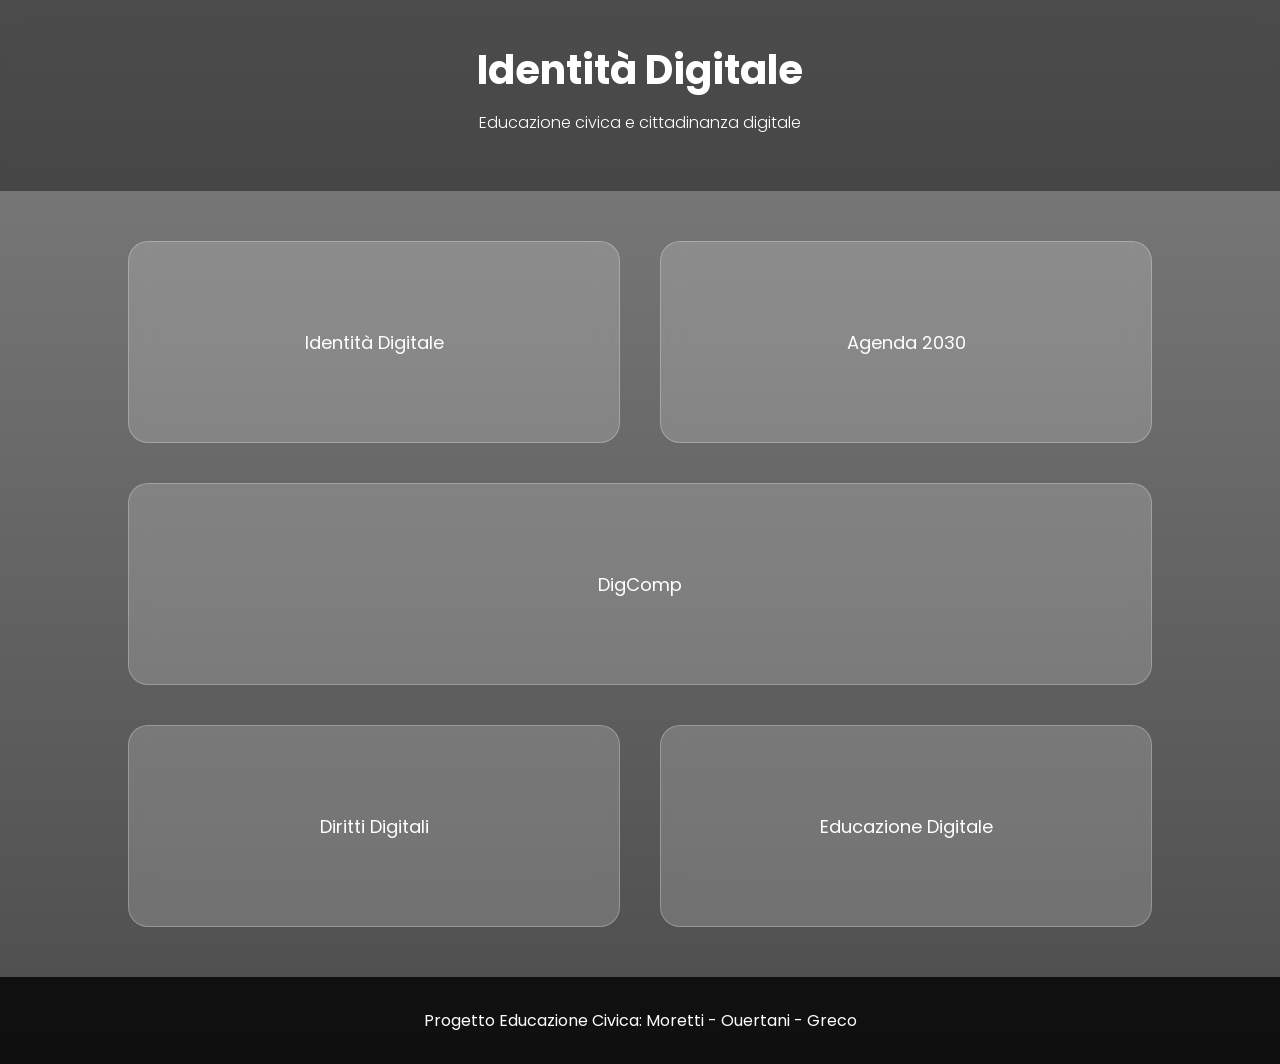
==== index.html @ 10bbdbe9 "Add files via upload prima versione" ====
<!DOCTYPE html>
<html lang="it">
<head>
    <meta charset="UTF-8">
    <title>Identità Digitale</title>

    <!-- FONT -->
    <link href="https://fonts.googleapis.com/css2?family=Poppins:wght@300;500;700&display=swap" rel="stylesheet">

    <link rel="stylesheet" href="style.css">
</head>

<body>

<header>
    <h1>Identità Digitale</h1>
    <p>Educazione civica e cittadinanza digitale</p>
</header>

<!-- SEZIONE CARDS -->
<div class="grid">

    <div class="card" onclick="apri('intro')">Identità Digitale</div>
    <div class="card" onclick="apri('agenda')">Agenda 2030</div>
    <div class="card center" onclick="apri('digcomp')">DigComp</div>
    <div class="card" onclick="apri('diritti')">Diritti Digitali</div>
    <div class="card" onclick="apri('educazione')">Educazione Digitale</div>

</div>

<!-- CONTENUTI -->
<div id="contenuto">

    <div class="pagina" id="intro">
        <h2>Identità Digitale</h2>
        <p>L’identità digitale è l’insieme dei dati che permettono di identificare una persona nel mondo online. Comprende informazioni come email, password, account social e attività svolte su Internet. Ogni individuo può avere più identità digitali a seconda dei servizi utilizzati.</p>
        <p>A differenza del mondo reale, dove l’identità è rappresentata da documenti fisici, nel digitale essa viene verificata attraverso sistemi tecnologici e credenziali di accesso. Sistemi come SPID e CIE permettono di accedere ai servizi pubblici in modo sicuro.</p>
        <p>L’identità digitale è fondamentale per molte attività quotidiane: comunicare, acquistare online, studiare o lavorare. Tuttavia, è anche vulnerabile ai rischi come furti di dati e hackeraggi.</p>
        <p>Per questo motivo è fondamentale proteggerla usando password sicure, autenticazione a due fattori e comportamenti responsabili.</p>
    </div>

    <div class="pagina" id="agenda">
        <h2>Agenda 2030</h2>
        <p>L’Agenda 2030 è un programma globale delle Nazioni Unite composto da 17 obiettivi di sviluppo sostenibile. Questi mirano a migliorare la qualità della vita e a costruire un futuro più equo.</p>
        <p>L’identità digitale è collegata a diversi obiettivi. L’obiettivo 4 promuove l’istruzione, e grazie al digitale è possibile accedere a contenuti educativi ovunque.</p>
        <p>L’obiettivo 9 riguarda l’innovazione e le infrastrutture tecnologiche, fondamentali per lo sviluppo digitale. L’obiettivo 16 promuove istituzioni più sicure e accesso all’identità legale.</p>
        <p>Grazie alle tecnologie digitali, è possibile partecipare alla società in modo più attivo e consapevole.</p>
    </div>

    <div class="pagina" id="digcomp">
        <h2>DigComp</h2>
        <p>Il DigComp è il quadro europeo delle competenze digitali. Serve a definire le abilità necessarie per usare le tecnologie in modo efficace.</p>
        <p>Le competenze sono divise in cinque aree: informazione, comunicazione, creazione di contenuti, sicurezza e problem solving.</p>
        <p>L’area informazione riguarda la capacità di cercare e valutare dati online. La comunicazione riguarda l’uso dei social e delle tecnologie collaborative.</p>
        <p>La sicurezza riguarda la protezione dei dati personali e la privacy. Il problem solving riguarda la capacità di risolvere problemi tecnici.</p>
    </div>

    <div class="pagina" id="diritti">
        <h2>Diritti e Doveri Digitali</h2>
        <p>Ogni cittadino digitale ha diritti fondamentali, come la protezione dei dati personali e l’accesso ai servizi online.</p>
        <p>Allo stesso tempo esistono anche doveri: rispettare gli altri utenti, evitare comportamenti scorretti e non diffondere fake news.</p>
        <p>È importante anche rispettare il copyright e utilizzare correttamente i contenuti presenti su Internet.</p>
        <p>L’uso responsabile del digitale permette di creare un ambiente sicuro e rispettoso.</p>

        <button onclick="consiglio()">Consiglio</button>
        <p id="consiglio"></p>
    </div>

    <div class="pagina" id="educazione">
        <h2>Educazione Digitale</h2>
        <p>L’educazione digitale è fondamentale per utilizzare Internet in modo consapevole. I giovani utilizzano spesso le tecnologie senza conoscere i rischi.</p>
        <p>La scuola ha un ruolo importante nell’insegnare competenze digitali e corretto utilizzo della rete.</p>
        <p>È importante imparare a riconoscere fake news, proteggere i dati e komunikare correttamente online.</p>
        <p>Un’educazione digitale efficace permette di sfruttare al meglio le opportunità del web.</p>
    </div>

</div>

<footer>
    <p>Progetto Educazione Civica: Moretti - Ouertani - Greco</p>
</footer>

<script src="script.js"></script>

</body>
</html>
---- style.css ----
body {
    margin: 0;
    font-family: 'Poppins', sans-serif;

    background: linear-gradient(rgba(0,0,0,0.5), rgba(0,0,0,0.7)),
    url("https://www.fortuneita.com/wp-content/uploads/2023/09/identita-digitale.jpg");

    background-size: cover;
    background-position: center;

    color: white;
    display: flex;
    flex-direction: column;
    min-height: 100vh;
}

/* HEADER */
header {
    text-align: center;
    padding: 40px;
    background: rgba(0,0,0,0.4);
    backdrop-filter: blur(10px);
}

header h1 {
    margin: 0;
    font-size: 2.5rem;
}

header p {
    margin-top: 10px;
    font-weight: 300;
}

/* GRID */
.grid {
    display: grid;
    grid-template-columns: repeat(2, 1fr);
    gap: 40px;
    width: 80%;
    margin: 50px auto;
}

/* CARD GLASS */
.card {
    height: 200px;
    background: rgba(255,255,255,0.18);
    backdrop-filter: blur(12px);
    border-radius: 20px;
    border: 1px solid rgba(255,255,255,0.25);

    display: flex;
    align-items: center;
    justify-content: center;

    font-size: 18px;
    cursor: pointer;
    transition: 0.4s;
}

.center {
    grid-column: span 2;
}

.card:hover {
    transform: scale(1.08);
    background: rgba(255,255,255,0.25);
    box-shadow: 0 8px 30px rgba(0,0,0,0.5);
}

/* CONTENUTO */
.pagina {
    display: none;
    width: 70%;
    margin: 40px auto;
    padding: 30px;

    background: rgba(0,0,0,0.45);
    backdrop-filter: blur(8px);

    border-radius: 20px;
    line-height: 1.8;
}

/* FOOTER */
footer {
    margin-top: auto;
    text-align: center;
    padding: 15px;
    background: rgba(0,0,0,0.8);
}
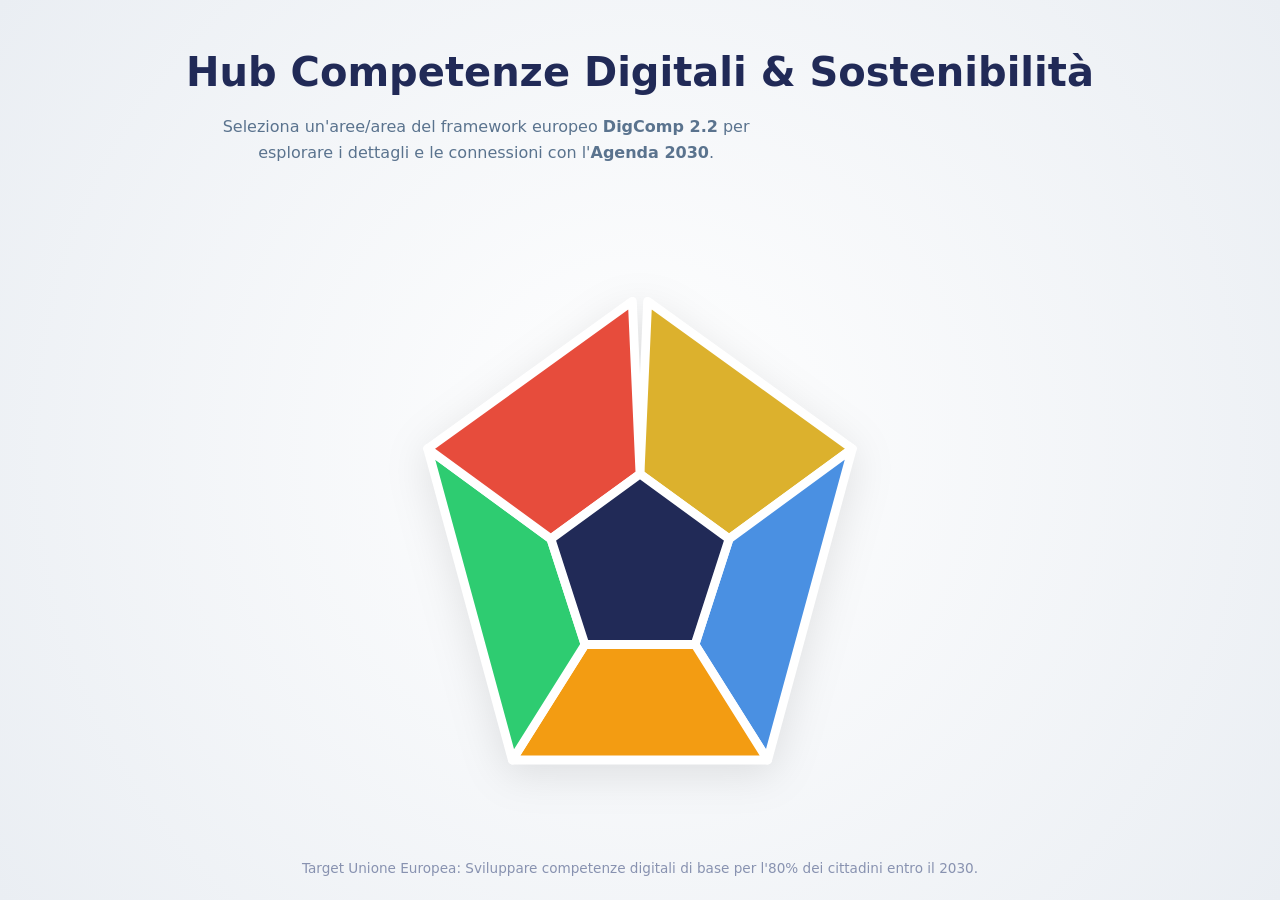
==== commit 17d93356: "pagina principale e aree" ====
--- a/index.html
+++ b/index.html
@@ -1,86 +1,178 @@
-<!DOCTYPE html>
-<html lang="it">
-<head>
-    <meta charset="UTF-8">
-    <title>Identità Digitale</title>
-
-    <!-- FONT -->
-    <link href="https://fonts.googleapis.com/css2?family=Poppins:wght@300;500;700&display=swap" rel="stylesheet">
-
-    <link rel="stylesheet" href="style.css">
-</head>
-
-<body>
-
-<header>
-    <h1>Identità Digitale</h1>
-    <p>Educazione civica e cittadinanza digitale</p>
-</header>
-
-<!-- SEZIONE CARDS -->
-<div class="grid">
-
-    <div class="card" onclick="apri('intro')">Identità Digitale</div>
-    <div class="card" onclick="apri('agenda')">Agenda 2030</div>
-    <div class="card center" onclick="apri('digcomp')">DigComp</div>
-    <div class="card" onclick="apri('diritti')">Diritti Digitali</div>
-    <div class="card" onclick="apri('educazione')">Educazione Digitale</div>
-
-</div>
-
-<!-- CONTENUTI -->
-<div id="contenuto">
-
-    <div class="pagina" id="intro">
-        <h2>Identità Digitale</h2>
-        <p>L’identità digitale è l’insieme dei dati che permettono di identificare una persona nel mondo online. Comprende informazioni come email, password, account social e attività svolte su Internet. Ogni individuo può avere più identità digitali a seconda dei servizi utilizzati.</p>
-        <p>A differenza del mondo reale, dove l’identità è rappresentata da documenti fisici, nel digitale essa viene verificata attraverso sistemi tecnologici e credenziali di accesso. Sistemi come SPID e CIE permettono di accedere ai servizi pubblici in modo sicuro.</p>
-        <p>L’identità digitale è fondamentale per molte attività quotidiane: comunicare, acquistare online, studiare o lavorare. Tuttavia, è anche vulnerabile ai rischi come furti di dati e hackeraggi.</p>
-        <p>Per questo motivo è fondamentale proteggerla usando password sicure, autenticazione a due fattori e comportamenti responsabili.</p>
-    </div>
-
-    <div class="pagina" id="agenda">
-        <h2>Agenda 2030</h2>
-        <p>L’Agenda 2030 è un programma globale delle Nazioni Unite composto da 17 obiettivi di sviluppo sostenibile. Questi mirano a migliorare la qualità della vita e a costruire un futuro più equo.</p>
-        <p>L’identità digitale è collegata a diversi obiettivi. L’obiettivo 4 promuove l’istruzione, e grazie al digitale è possibile accedere a contenuti educativi ovunque.</p>
-        <p>L’obiettivo 9 riguarda l’innovazione e le infrastrutture tecnologiche, fondamentali per lo sviluppo digitale. L’obiettivo 16 promuove istituzioni più sicure e accesso all’identità legale.</p>
-        <p>Grazie alle tecnologie digitali, è possibile partecipare alla società in modo più attivo e consapevole.</p>
-    </div>
-
-    <div class="pagina" id="digcomp">
-        <h2>DigComp</h2>
-        <p>Il DigComp è il quadro europeo delle competenze digitali. Serve a definire le abilità necessarie per usare le tecnologie in modo efficace.</p>
-        <p>Le competenze sono divise in cinque aree: informazione, comunicazione, creazione di contenuti, sicurezza e problem solving.</p>
-        <p>L’area informazione riguarda la capacità di cercare e valutare dati online. La comunicazione riguarda l’uso dei social e delle tecnologie collaborative.</p>
-        <p>La sicurezza riguarda la protezione dei dati personali e la privacy. Il problem solving riguarda la capacità di risolvere problemi tecnici.</p>
-    </div>
-
-    <div class="pagina" id="diritti">
-        <h2>Diritti e Doveri Digitali</h2>
-        <p>Ogni cittadino digitale ha diritti fondamentali, come la protezione dei dati personali e l’accesso ai servizi online.</p>
-        <p>Allo stesso tempo esistono anche doveri: rispettare gli altri utenti, evitare comportamenti scorretti e non diffondere fake news.</p>
-        <p>È importante anche rispettare il copyright e utilizzare correttamente i contenuti presenti su Internet.</p>
-        <p>L’uso responsabile del digitale permette di creare un ambiente sicuro e rispettoso.</p>
-
-        <button onclick="consiglio()">Consiglio</button>
-        <p id="consiglio"></p>
-    </div>
-
-    <div class="pagina" id="educazione">
-        <h2>Educazione Digitale</h2>
-        <p>L’educazione digitale è fondamentale per utilizzare Internet in modo consapevole. I giovani utilizzano spesso le tecnologie senza conoscere i rischi.</p>
-        <p>La scuola ha un ruolo importante nell’insegnare competenze digitali e corretto utilizzo della rete.</p>
-        <p>È importante imparare a riconoscere fake news, proteggere i dati e komunikare correttamente online.</p>
-        <p>Un’educazione digitale efficace permette di sfruttare al meglio le opportunità del web.</p>
-    </div>
-
-</div>
-
-<footer>
-    <p>Progetto Educazione Civica: Moretti - Ouertani - Greco</p>
-</footer>
-
-<script src="script.js"></script>
-
-</body>
-</html>
+<!doctype html>
+<html lang="it">
+    <head>
+        <meta charset="UTF-8" />
+        <meta name="viewport" content="width=device-width, initial-scale=1.0" />
+        <title>Quadro Competenze - Home Hub</title>
+        <link rel="stylesheet" href="style.css" />
+    </head>
+    <body class="hub-body">
+        <header class="hub-header">
+            <h1>Hub Competenze Digitali & Sostenibilità</h1>
+            <p>
+                Seleziona un'aree/area del framework europeo
+                <strong>DigComp 2.2</strong> per esplorare i dettagli e le
+                connessioni con l'<strong>Agenda 2030</strong>.
+            </p>
+        </header>
+
+        <main class="hub-main">
+            <div class="pentagon-container large-hub">
+                <svg viewBox="0 0 500 500" xmlns="http://www.w3.org/2000/svg">
+                    <a
+                        href="aree/area1.html"
+                        title="Vai all'Argomento 1: Alfabetizzazione su dati e informazioni"
+                    >
+                        <g class="spicchio">
+                            <path
+                                d="M 250 210 L 331 269 L 443 187 L 257 53 Z"
+                                fill="#dcb12d"
+                            />
+                            <circle
+                                cx="350"
+                                cy="120"
+                                r="22"
+                                fill="#dcb12d"
+                                stroke="#ffffff"
+                                stroke-width="4"
+                                class="badge-circle"
+                            />
+                            <text x="350" y="120" class="badge-text">1</text>
+                        </g>
+                    </a>
+
+                    <a
+                        href="aree/area2.html"
+                        title="Vai all'Argomento 2: Comunicazione e collaborazione"
+                    >
+                        <g class="spicchio">
+                            <path
+                                d="M 331 269 L 300 365 L 366 470 L 443 187 Z"
+                                fill="#4a90e2"
+                            />
+                            <circle
+                                cx="360"
+                                cy="320"
+                                r="22"
+                                fill="#4a90e2"
+                                stroke="#ffffff"
+                                stroke-width="4"
+                                class="badge-circle"
+                            />
+                            <text
+                                x="360"
+                                y="320"
+                                class="badge-text"
+                                style="fill: #ffffff"
+                            >
+                                2
+                            </text>
+                        </g>
+                    </a>
+
+                    <a
+                        href="aree/area3.html"
+                        title="Vai all'Argomento 3: Creazione di contenuti digitali"
+                    >
+                        <g class="spicchio">
+                            <path
+                                d="M 300 365 L 200 365 L 134 470 L 366 470 Z"
+                                fill="#f39c12"
+                            />
+                            <circle
+                                cx="250"
+                                cy="420"
+                                r="22"
+                                fill="#f39c12"
+                                stroke="#ffffff"
+                                stroke-width="4"
+                                class="badge-circle"
+                            />
+                            <text
+                                x="250"
+                                y="420"
+                                class="badge-text"
+                                style="fill: #ffffff"
+                            >
+                                3
+                            </text>
+                        </g>
+                    </a>
+
+                    <a
+                        href="aree/area4.html"
+                        title="Vai all'Argomento 4: Sicurezza"
+                    >
+                        <g class="spicchio">
+                            <path
+                                d="M 200 365 L 169 269 L 57 187 L 134 470 Z"
+                                fill="#2ecc71"
+                            />
+                            <circle
+                                cx="140"
+                                cy="320"
+                                r="22"
+                                fill="#2ecc71"
+                                stroke="#ffffff"
+                                stroke-width="4"
+                                class="badge-circle"
+                            />
+                            <text
+                                x="140"
+                                y="320"
+                                class="badge-text"
+                                style="fill: #ffffff"
+                            >
+                                4
+                            </text>
+                        </g>
+                    </a>
+
+                    <a
+                        href="aree/area5.html"
+                        title="Vai all'Argomento 5: Risoluzione di problemi"
+                    >
+                        <g class="spicchio">
+                            <path
+                                d="M 169 269 L 250 210 L 243 53 L 57 187 Z"
+                                fill="#e74c3c"
+                            />
+                            <circle
+                                cx="150"
+                                cy="120"
+                                r="22"
+                                fill="#e74c3c"
+                                stroke="#ffffff"
+                                stroke-width="4"
+                                class="badge-circle"
+                            />
+                            <text
+                                x="150"
+                                y="120"
+                                class="badge-text"
+                                style="fill: #ffffff"
+                            >
+                                5
+                            </text>
+                        </g>
+                    </a>
+
+                    <a href="index.html" title="Torna alla Home">
+                        <polygon
+                            class="spicchio"
+                            points="250,210 331,269 300,365 200,365 169,269"
+                            fill="#212a57"
+                        />
+                    </a>
+                </svg>
+            </div>
+        </main>
+
+        <footer class="hub-footer">
+            <p>
+                Target Unione Europea: Sviluppare competenze digitali di base
+                per l'80% dei cittadini entro il 2030.
+            </p>
+        </footer>
+    </body>
+</html>
--- a/style.css
+++ b/style.css
@@ -1,91 +1,201 @@
+/* ---- Reset & Stili di Base ---- */
+* {
+    box-sizing: border-box;
+    margin: 0;
+    padding: 0;
+}
+
 body {
-    margin: 0;
-    font-family: 'Poppins', sans-serif;
-
-    background: linear-gradient(rgba(0,0,0,0.5), rgba(0,0,0,0.7)),
-    url("https://www.fortuneita.com/wp-content/uploads/2023/09/identita-digitale.jpg");
-
-    background-size: cover;
-    background-position: center;
-
-    color: white;
+    font-family: 'Segoe UI', system-ui, Helvetica, Arial, sans-serif;
+    background-color: #f4f6f9;
+    color: #2c3e50;
+    line-height: 1.6;
+}
+
+/* ---- Configurazione Layout Hub (Index Grande) ---- */
+.hub-body {
     display: flex;
     flex-direction: column;
     min-height: 100vh;
-}
-
-/* HEADER */
-header {
+    justify-content: space-between;
+    align-items: center;
+    background: radial-gradient(circle at center, #ffffff 0%, #eaeef3 100%);
+}
+
+.hub-header {
     text-align: center;
+    padding: 40px 20px;
+}
+
+.hub-header h1 {
+    font-size: 2.5rem;
+    color: #212a57;
+    margin-bottom: 10px;
+}
+
+.hub-header p {
+    color: #5a738e;
+    max-width: 600px;
+}
+
+.hub-main {
+    display: flex;
+    justify-content: center;
+    align-items: center;
+    width: 100%;
+    padding: 20px;
+}
+
+/* Dimensione maggiorata per la Landing Page principale */
+.pentagon-container.large-hub {
+    width: 100%;
+    max-width: 550px;
+    height: auto;
+    filter: drop-shadow(0 10px 20px rgba(0, 0, 0, 0.1));
+}
+
+/* ---- Elementi SVG e Animazioni Originali Richieste ---- */
+.spicchio {
+    stroke: #ffffff;
+    stroke-width: 8;
+    stroke-linejoin: round;
+    transition: all 0.2s ease-in-out;
+    cursor: pointer; /* Corretto l'errore ortografico di origine */
+}
+
+.spicchio:hover {
+    opacity: 0.85;
+    filter: drop-shadow(0px 0px 8px rgba(0, 0, 0, 0.3));
+}
+
+.spicchio .badge-circle,
+.spicchio .badge-text {
+    opacity: 0;
+    transition: opacity 0.2s ease-in-out;
+}
+
+.spicchio:hover .badge-circle,
+.spicchio:hover .badge-text {
+    opacity: 1;
+}
+
+.badge-text {
+    font-family: Arial, sans-serif;
+    font-size: 18px;
+    fill: #ffffff;
+    text-anchor: middle;
+    dominant-baseline: central;
+    pointer-events: none;
+}
+
+/* ---- Struttura delle Pagine di Dettaglio (Area 1 - 5) ---- */
+.content-body {
+    padding: 0;
+    background-color: #f8fafc;
+}
+
+.nav-top-bar {
+    background-color: #212a57;
+    padding: 15px 30px;
+    display: flex;
+    justify-content: space-between;
+    align-items: center;
+}
+
+.btn-back {
+    color: #ffffff;
+    text-decoration: none;
+    font-weight: 600;
+    display: flex;
+    align-items: center;
+    gap: 8px;
+    font-size: 0.95rem;
+    transition: opacity 0.2s;
+}
+
+.btn-back:hover {
+    opacity: 0.8;
+}
+
+.page-container {
+    max-width: 900px;
+    margin: 40px auto;
+    padding: 0 20px;
+}
+
+.area-card {
+    background: #ffffff;
+    border-radius: 12px;
     padding: 40px;
-    background: rgba(0,0,0,0.4);
-    backdrop-filter: blur(10px);
-}
-
-header h1 {
-    margin: 0;
-    font-size: 2.5rem;
-}
-
-header p {
-    margin-top: 10px;
-    font-weight: 300;
-}
-
-/* GRID */
-.grid {
-    display: grid;
-    grid-template-columns: repeat(2, 1fr);
-    gap: 40px;
-    width: 80%;
-    margin: 50px auto;
-}
-
-/* CARD GLASS */
-.card {
-    height: 200px;
-    background: rgba(255,255,255,0.18);
-    backdrop-filter: blur(12px);
-    border-radius: 20px;
-    border: 1px solid rgba(255,255,255,0.25);
-
+    box-shadow: 0 4px 6px -1px rgba(0,0,0,0.05), 0 2px 4px -1px rgba(0,0,0,0.03);
+    border-top: 8px solid #212a57;
+}
+
+.area-1-theme { border-top-color: #dcb12d; }
+.area-2-theme { border-top-color: #4a90e2; }
+.area-3-theme { border-top-color: #f39c12; }
+.area-4-theme { border-top-color: #2ecc71; }
+.area-5-theme { border-top-color: #e74c3c; }
+
+.area-title-group {
+    display: flex;
+    align-items: center;
+    gap: 20px;
+    margin-bottom: 25px;
+}
+
+.area-num {
+    width: 50px;
+    height: 50px;
+    border-radius: 50%;
+    color: white;
     display: flex;
     align-items: center;
     justify-content: center;
-
-    font-size: 18px;
-    cursor: pointer;
-    transition: 0.4s;
-}
-
-.center {
-    grid-column: span 2;
-}
-
-.card:hover {
-    transform: scale(1.08);
-    background: rgba(255,255,255,0.25);
-    box-shadow: 0 8px 30px rgba(0,0,0,0.5);
-}
-
-/* CONTENUTO */
-.pagina {
-    display: none;
-    width: 70%;
-    margin: 40px auto;
-    padding: 30px;
-
-    background: rgba(0,0,0,0.45);
-    backdrop-filter: blur(8px);
-
-    border-radius: 20px;
-    line-height: 1.8;
-}
-
-/* FOOTER */
-footer {
-    margin-top: auto;
+    font-weight: bold;
+    font-size: 1.5rem;
+}
+
+.competence-list {
+    margin: 25px 0;
+    list-style: none;
+}
+
+.competence-list li {
+    background: #f1f5f9;
+    padding: 15px 20px;
+    border-radius: 8px;
+    margin-bottom: 12px;
+    border-left: 4px solid #cbd5e1;
+}
+
+.competence-list li strong {
+    color: #1e293b;
+    display: block;
+    margin-bottom: 4px;
+}
+
+/* Box di Connessione Sostenibile */
+.agenda-box {
+    margin-top: 35px;
+    background: #fff8f8;
+    border: 1px solid #fee2e2;
+    padding: 25px;
+    border-radius: 8px;
+    border-left: 5px solid #ef4444;
+}
+
+.agenda-box h3 {
+    color: #dc2626;
+    margin-bottom: 10px;
+    display: flex;
+    align-items: center;
+    gap: 10px;
+}
+
+.hub-footer {
+    padding: 20px;
+    font-size: 0.85rem;
+    color: #8892b0;
     text-align: center;
-    padding: 15px;
-    background: rgba(0,0,0,0.8);
 }
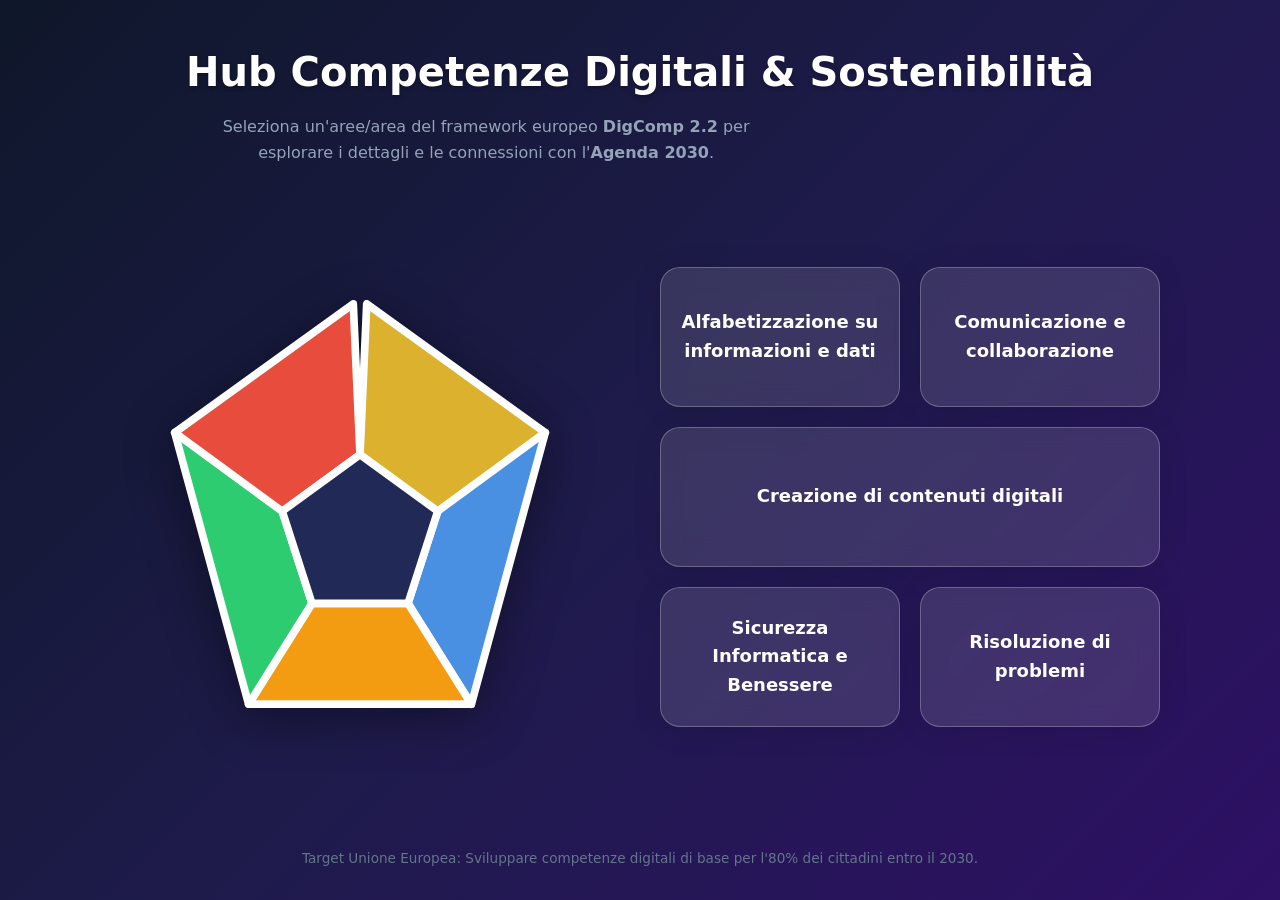
==== commit 4ed066e7: "aggiunte card" ====
--- a/index.html
+++ b/index.html
@@ -166,6 +166,13 @@
                     </a>
                 </svg>
             </div>
+            <div class="grid">
+                <a href="aree/area1.html" class="card alf-card">Alfabetizzazione su informazioni e dati</a>
+                <a href="aree/area2.html" class="card com-card">Comunicazione e collaborazione</a>
+                <a href="aree/area3.html" class="card center con-card">Creazione di contenuti digitali</a>
+                <a href="aree/area4.html" class="card sic-card">Sicurezza Informatica e Benessere</a>
+                <a href="aree/area5.html" class="card ris-card">Risoluzione di problemi</a>
+            </div>
         </main>
 
         <footer class="hub-footer">
--- a/style.css
+++ b/style.css
@@ -12,60 +12,75 @@
     line-height: 1.6;
 }
 
-/* ---- Configurazione Layout Hub (Index Grande) ---- */
+/* ---- Configurazione Layout Hub (Sfondo arricchito per valorizzare il Glassmorphism) ---- */
 .hub-body {
     display: flex;
     flex-direction: column;
     min-height: 100vh;
     justify-content: space-between;
     align-items: center;
-    background: radial-gradient(circle at center, #ffffff 0%, #eaeef3 100%);
+    /* Sfondo a gradiente scuro/vivido per far risaltare il vetro sfocato bianco */
+    background: linear-gradient(135deg, #0f172a 0%, #1e1b4b 50%, #2e1065 100%);
+    color: #ffffff;
 }
 
 .hub-header {
     text-align: center;
-    padding: 40px 20px;
+    padding: 40px 20px 10px 20px;
 }
 
 .hub-header h1 {
     font-size: 2.5rem;
-    color: #212a57;
+    color: #ffffff;
     margin-bottom: 10px;
+    text-shadow: 0 2px 4px rgba(0,0,0,0.3);
 }
 
 .hub-header p {
-    color: #5a738e;
+    color: #94a3b8;
     max-width: 600px;
 }
 
+/* Allineamento verticale di Pentagono + Griglia di card */
 .hub-main {
     display: flex;
+    flex-direction: column;
+    align-items: center;
     justify-content: center;
-    align-items: center;
     width: 100%;
+    max-width: 1200px;
     padding: 20px;
-}
-
-/* Dimensione maggiorata per la Landing Page principale */
+    gap: 50px; /* Spazio tra il pentagono e la griglia di card */
+}
+
+@media (min-width: 950px) {
+    /* Su schermi grandi, li affianca elegantemente invece di metterli uno sotto l'altro */
+    .hub-main {
+        flex-direction: row;
+        gap: 60px;
+    }
+}
+
+/* Dimensione del pentagono */
 .pentagon-container.large-hub {
     width: 100%;
-    max-width: 550px;
+    max-width: 480px;
     height: auto;
-    filter: drop-shadow(0 10px 20px rgba(0, 0, 0, 0.1));
-}
-
-/* ---- Elementi SVG e Animazioni Originali Richieste ---- */
+    filter: drop-shadow(0 10px 25px rgba(0, 0, 0, 0.4));
+}
+
+/* ---- Elementi SVG Originali Richiesti ---- */
 .spicchio {
     stroke: #ffffff;
     stroke-width: 8;
     stroke-linejoin: round;
     transition: all 0.2s ease-in-out;
-    cursor: pointer; /* Corretto l'errore ortografico di origine */
+    cursor: pointer;
 }
 
 .spicchio:hover {
     opacity: 0.85;
-    filter: drop-shadow(0px 0px 8px rgba(0, 0, 0, 0.3));
+    filter: drop-shadow(0px 0px 8px rgba(255, 255, 255, 0.2));
 }
 
 .spicchio .badge-circle,
@@ -88,10 +103,75 @@
     pointer-events: none;
 }
 
-/* ---- Struttura delle Pagine di Dettaglio (Area 1 - 5) ---- */
+/* ---- IL TUO CODICE: GRIGLIA E CARD IN STILE GLASSMORPHISM (INTEGRATO) ---- */
+.grid {
+    display: grid;
+    grid-template-columns: repeat(2, 1fr); /* Crea una struttura a 2 colonne stabili */
+    gap: 20px;
+    max-width: 500px;
+    width: 100%;
+}
+
+/* CARD GLASS */
+.card {
+    height: 140px; /* Ridotto leggermente da 200px per renderlo più armonico a fianco del pentagono */
+    background: rgba(255, 255, 255, 0.12);
+    backdrop-filter: blur(12px);
+    -webkit-backdrop-filter: blur(12px); /* Supporto Safari */
+    border-radius: 20px;
+    border: 1px solid rgba(255, 255, 255, 0.25);
+
+    display: flex;
+    align-items: center;
+    justify-content: center;
+
+    font-size: 18px;
+    font-weight: 600;
+    color: #ffffff;
+    text-decoration: none; /* Rimuove la sottolineatura del link */
+    text-align: center;
+    padding: 15px;
+    cursor: pointer;
+    transition: 0.4s;
+    box-shadow: 0 4px 30px rgba(0, 0, 0, 0.1);
+}
+
+.center {
+    grid-column: span 2;
+}
+
+.card:hover {
+    transform: scale(1.05);
+    background: rgba(255, 255, 255, 0.22);
+    box-shadow: 0 8px 32px rgba(0, 0, 0, 0.4);
+    border: 1px solid rgba(255, 255, 255, 0.4);
+}
+
+.alf-card:hover {
+    background: #dcb12d;
+}
+
+.com-card:hover {
+    background: #4a90e2;
+}
+
+.con-card:hover {
+    background: #f39c12;
+}
+
+.sic-card:hover {
+    background: #2ecc71;
+}
+
+.ris-card:hover {
+    background: #e74c3c;
+}
+
+/* ---- Struttura delle Pagine di Dettaglio Interno (Invariate) ---- */
 .content-body {
     padding: 0;
     background-color: #f8fafc;
+    color: #2c3e50;
 }
 
 .nav-top-bar {
@@ -110,11 +190,6 @@
     align-items: center;
     gap: 8px;
     font-size: 0.95rem;
-    transition: opacity 0.2s;
-}
-
-.btn-back:hover {
-    opacity: 0.8;
 }
 
 .page-container {
@@ -127,7 +202,7 @@
     background: #ffffff;
     border-radius: 12px;
     padding: 40px;
-    box-shadow: 0 4px 6px -1px rgba(0,0,0,0.05), 0 2px 4px -1px rgba(0,0,0,0.03);
+    box-shadow: 0 4px 6px -1px rgba(0,0,0,0.05);
     border-top: 8px solid #212a57;
 }
 
@@ -169,13 +244,6 @@
     border-left: 4px solid #cbd5e1;
 }
 
-.competence-list li strong {
-    color: #1e293b;
-    display: block;
-    margin-bottom: 4px;
-}
-
-/* Box di Connessione Sostenibile */
 .agenda-box {
     margin-top: 35px;
     background: #fff8f8;
@@ -185,17 +253,9 @@
     border-left: 5px solid #ef4444;
 }
 
-.agenda-box h3 {
-    color: #dc2626;
-    margin-bottom: 10px;
-    display: flex;
-    align-items: center;
-    gap: 10px;
-}
-
 .hub-footer {
-    padding: 20px;
+    padding: 30px 20px;
     font-size: 0.85rem;
-    color: #8892b0;
+    color: #64748b;
     text-align: center;
 }
